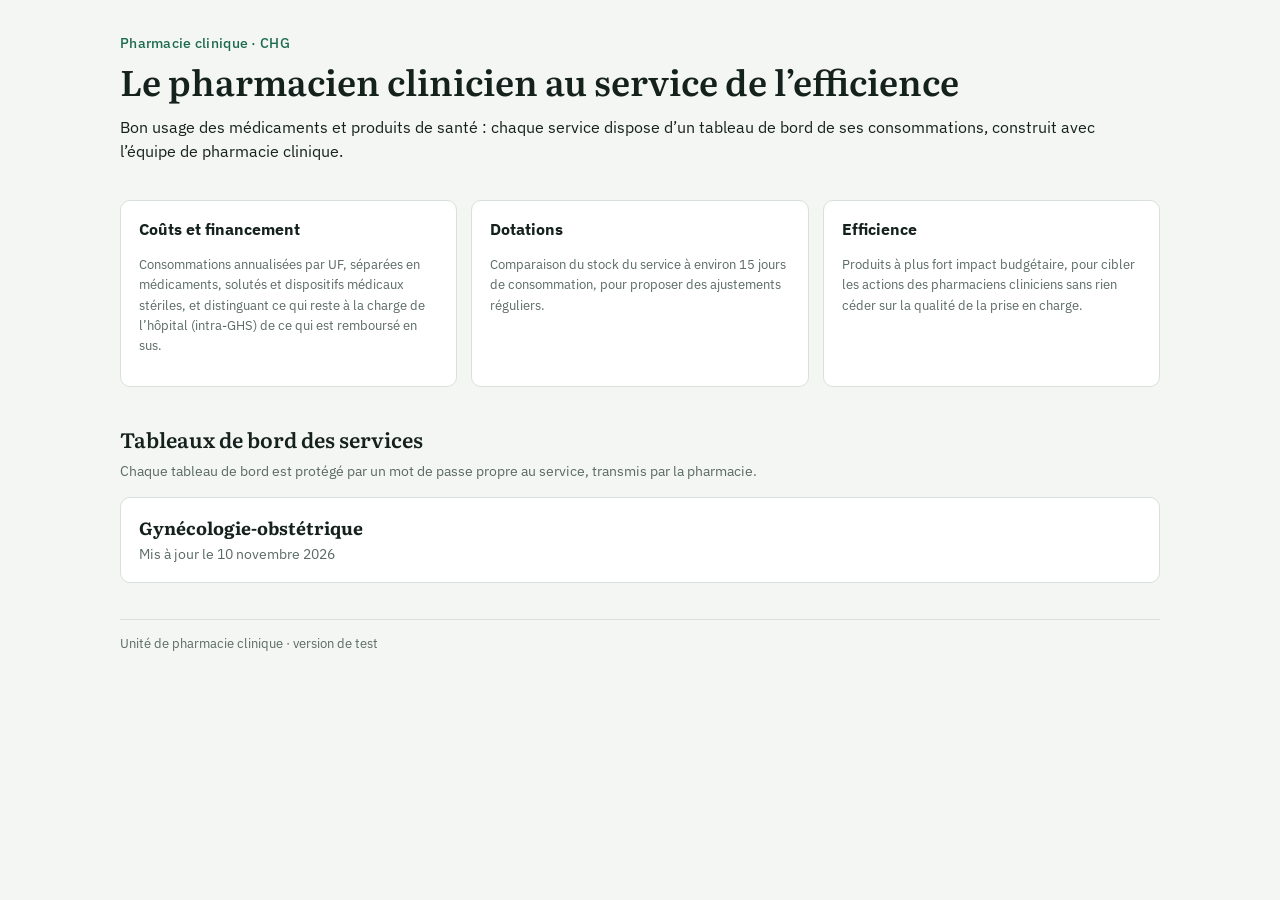
==== efficience/index.html @ 71ef14d5 "Efficience (test) : couverture de la dotation en jours, alertes > 1 mois et < 10 jours Co-Authored-B" ====
<!DOCTYPE html>
<html lang="fr">
<head>
<meta charset="utf-8">
<meta name="viewport" content="width=device-width, initial-scale=1">
<meta name="robots" content="noindex, nofollow">
<title>Le pharmacien clinicien au service de l’efficience</title>
<link rel="preconnect" href="https://fonts.googleapis.com"><link rel="preconnect" href="https://fonts.gstatic.com" crossorigin>
<link rel="stylesheet" href="https://fonts.googleapis.com/css2?family=IBM+Plex+Sans:wght@400;500;600&family=Literata:opsz,wght@7..72,500;7..72,600&display=swap">
<link rel="stylesheet" href="assets/style.css?v=202611100832">
</head>
<body>
<main class="eff-wrap">
  <header>
    <p class="eff-kicker">Pharmacie clinique · CHG</p>
    <h1>Le pharmacien clinicien au service de l’efficience</h1>
    <p class="eff-lead">Bon usage des médicaments et produits de santé : chaque service dispose d’un tableau de bord de ses consommations, construit avec l’équipe de pharmacie clinique.</p>
  </header>

  <section class="eff-grid2" aria-label="Les trois volets">
    <div class="eff-card"><b>Coûts et financement</b><p class="eff-small">Consommations annualisées par UF, séparées en médicaments, solutés et dispositifs médicaux stériles, et distinguant ce qui reste à la charge de l’hôpital (intra-GHS) de ce qui est remboursé en sus.</p></div>
    <div class="eff-card"><b>Dotations</b><p class="eff-small">Comparaison du stock du service à environ 15 jours de consommation, pour proposer des ajustements réguliers.</p></div>
    <div class="eff-card"><b>Efficience</b><p class="eff-small">Produits à plus fort impact budgétaire, pour cibler les actions des pharmaciens cliniciens sans rien céder sur la qualité de la prise en charge.</p></div>
  </section>

  <section>
    <h2>Tableaux de bord des services</h2>
    <p class="eff-note">Chaque tableau de bord est protégé par un mot de passe propre au service, transmis par la pharmacie.</p>
    <div class="eff-grid2" id="services"><p class="eff-small">Chargement…</p></div>
  </section>

  <footer class="eff-foot">Unité de pharmacie clinique · version de test</footer>
</main>
<script src="assets/core.js?v=202611100832"></script>
<script>
(async function () {
  const host = document.getElementById('services');
  try {
    const m = await (await fetch('data/manifest.json?t=' + Date.now(), {cache: 'no-store'})).json();
    const list = (m.services || []).slice().sort((a, b) => a.nom.localeCompare(b.nom, 'fr'));
    host.replaceChildren(...(list.length ? list.map((s) => EFF.el('a', {class: 'eff-svc', href: 'service.html?s=' + encodeURIComponent(s.id)},
      EFF.el('b', {text: s.nom}), EFF.el('span', {text: 'Mis à jour le ' + new Date(s.maj).toLocaleDateString('fr-FR', {day: 'numeric', month: 'long', year: 'numeric'})}))) :
      [EFF.el('p', {class: 'eff-small', text: 'Aucun tableau de bord publié pour le moment.'})]));
  } catch (e) {
    host.replaceChildren(EFF.el('p', {class: 'eff-small', text: 'Aucun tableau de bord publié pour le moment.'}));
  }
})();
</script>
</body>
</html>
---- efficience/assets/style.css ----
[hidden] { display: none !important; }
:root {
  --bg: #f4f6f4; --surface: #fff; --ink: #15211d; --muted: #5a6a64; --line: #d9e0dc;
  --accent: #1d6b4e; --accent-soft: #e2efe8; --warn: #9a5b1e; --bad: #a33a2b;
  --c1: #1d6b4e; --c2: #6aa58c; --c3: #3a5683; --c4: #c9a25b;
  --display: "Literata", Georgia, serif; --body: "IBM Plex Sans", system-ui, -apple-system, "Segoe UI", sans-serif;
}
@media (prefers-color-scheme: dark) {
  :root { --bg: #0f1614; --surface: #16201d; --ink: #e4ebe7; --muted: #9aaba4; --line: #2a3632; --accent: #6cc59c; --accent-soft: #1d2e27;
    --c1: #4fae84; --c2: #9fd1b9; --c3: #7f9fd6; --c4: #d9b56e; --warn: #e0a868; --bad: #e88a7c; }
}
* { box-sizing: border-box; }
body { margin: 0; background: var(--bg); color: var(--ink); font: 16px/1.55 var(--body); }
.eff-wrap { max-width: 1080px; margin: 0 auto; padding: 32px 20px 64px; display: flex; flex-direction: column; gap: 36px; }
h1, h2 { font-family: var(--display); font-weight: 600; margin: 0; }
h1 { font-size: clamp(1.6rem, 3vw, 2.2rem); line-height: 1.2; }
h2 { font-size: 1.3rem; margin-bottom: 4px; }
a { color: var(--accent); }
.eff-kicker { margin: 0 0 6px; color: var(--accent); font-weight: 500; font-size: .9rem; letter-spacing: .02em; }
.eff-sub, .eff-note { color: var(--muted); font-size: .88rem; margin: 6px 0 14px; }
.eff-lead { max-width: 62em; margin: 12px 0 0; }
.eff-tiles { display: grid; grid-template-columns: repeat(auto-fit, minmax(190px, 1fr)); gap: 14px; }
.eff-card { background: var(--surface); border: 1px solid var(--line); border-radius: 10px; padding: 16px 18px; }
.eff-tl { color: var(--muted); font-size: .85rem; }
.eff-tv { font-family: var(--display); font-size: 1.7rem; font-variant-numeric: tabular-nums; margin-top: 4px; }
.eff-tw { overflow-x: auto; background: var(--surface); border: 1px solid var(--line); border-radius: 10px; }
.eff-table { border-collapse: collapse; width: 100%; font-size: .92rem; font-variant-numeric: tabular-nums; }
.eff-table th { text-align: left; font-weight: 500; color: var(--muted); font-size: .8rem; padding: 10px 12px; border-bottom: 1px solid var(--line); white-space: nowrap; }
.eff-table td { padding: 8px 12px; border-bottom: 1px solid var(--line); }
.eff-table tfoot td { font-weight: 600; border-bottom: 0; }
.eff-table tr.muted td { color: var(--muted); }
.eff-table .n { text-align: right; white-space: nowrap; }
.eff-chart { position: relative; background: var(--surface); border: 1px solid var(--line); border-radius: 10px; padding: 14px 16px; min-height: 120px; }
.eff-chart text { fill: var(--muted); font-size: 13px; font-family: var(--body); }
.eff-chart text.val { fill: var(--ink); }
.eff-tip { position: absolute; pointer-events: none; background: var(--surface); border: 1px solid var(--line); box-shadow: 0 4px 14px rgba(0,0,0,.12); border-radius: 6px; padding: 6px 10px; font-size: .82rem; white-space: nowrap; z-index: 2; }
.eff-leg { display: flex; flex-wrap: wrap; gap: 16px; font-size: .82rem; color: var(--muted); margin-top: 10px; }
.eff-leg i { display: inline-block; width: 11px; height: 11px; border-radius: 2px; margin-right: 6px; vertical-align: -1px; }
.eff-ctl { display: flex; flex-wrap: wrap; gap: 10px; margin-bottom: 12px; }
.eff-select, .eff-input { font: inherit; font-size: .92rem; color: var(--ink); background: var(--surface); border: 1px solid var(--line); border-radius: 8px; padding: 8px 10px; max-width: 100%; }
.eff-input { width: 100%; }
textarea.eff-input { font-family: ui-monospace, Menlo, monospace; font-size: .85rem; min-height: 90px; }
.eff-warn { border-left: 3px solid var(--warn); background: var(--surface); padding: 10px 14px; font-size: .9rem; margin: 12px 0 0; }
.eff-err { color: var(--bad); font-size: .9rem; }
.eff-ok { color: var(--accent); font-size: .9rem; }
.eff-btn { font: inherit; font-size: .92rem; border: 1px solid var(--accent); background: var(--accent); color: #fff; border-radius: 8px; padding: 8px 14px; cursor: pointer; }
.eff-btn.ghost { background: transparent; color: var(--accent); }
.eff-btn:disabled { opacity: .5; cursor: default; }
.eff-method { font-size: .9rem; color: var(--muted); }
.eff-method li { margin: 4px 0; }
.eff-lock { max-width: 420px; margin: 12vh auto; background: var(--surface); border: 1px solid var(--line); border-radius: 12px; padding: 28px; display: flex; flex-direction: column; gap: 12px; }
.eff-lock h1 { font-size: 1.4rem; }
.eff-grid2 { display: grid; grid-template-columns: repeat(auto-fit, minmax(260px, 1fr)); gap: 14px; }
.eff-svc { display: block; text-decoration: none; color: inherit; background: var(--surface); border: 1px solid var(--line); border-radius: 10px; padding: 16px 18px; }
.eff-svc:hover { border-color: var(--accent); }
.eff-svc b { display: block; font-family: var(--display); font-size: 1.1rem; }
.eff-svc span { color: var(--muted); font-size: .85rem; }
.eff-pill { display: inline-block; font-size: .75rem; padding: 1px 8px; border-radius: 99px; background: var(--accent-soft); color: var(--accent); }
.eff-foot { color: var(--muted); font-size: .82rem; border-top: 1px solid var(--line); padding-top: 14px; }
.eff-steps { display: flex; flex-direction: column; gap: 22px; }
.eff-step { background: var(--surface); border: 1px solid var(--line); border-radius: 12px; padding: 18px 20px; }
.eff-step h2 { font-size: 1.15rem; }
.eff-row { display: flex; flex-wrap: wrap; gap: 10px; align-items: center; margin-top: 10px; }
.eff-field { display: flex; flex-direction: column; gap: 4px; font-size: .85rem; color: var(--muted); }
.eff-small { font-size: .82rem; color: var(--muted); }
@media print { .eff-ctl, .eff-foot, .eff-noprint { display: none !important; } body { background: #fff; } .eff-wrap { padding: 0; } }
.eff-syn-h { display: flex; justify-content: space-between; align-items: center; gap: 8px; }
.eff-syn-h b { font-family: var(--display); font-size: 1.15rem; }
.eff-syn-bar { display: flex; height: 10px; border-radius: 5px; overflow: hidden; background: var(--line); margin: 10px 0 12px; }
.eff-syn-bar i { display: block; height: 100%; }
.eff-syn-list { list-style: none; margin: 0; padding: 0; font-size: .88rem; }
.eff-syn-list li { display: flex; justify-content: space-between; gap: 10px; padding: 5px 0; border-top: 1px solid var(--line); }
.eff-syn-list li.muted { color: var(--muted); }
.eff-syn-list .n { white-space: nowrap; font-variant-numeric: tabular-nums; }
.eff-syn-grid { display: grid; grid-template-columns: repeat(auto-fit, minmax(min(100%, 420px), 1fr)); gap: 14px; align-items: start; }
.eff-nav { display: flex; flex-wrap: wrap; gap: 8px; margin-top: 16px; }
.eff-nav a { text-decoration: none; color: var(--ink); background: var(--surface); border: 1px solid var(--line); border-radius: 99px; padding: 6px 14px; font-size: .88rem; font-variant-numeric: tabular-nums; }
.eff-nav a:hover { border-color: var(--accent); }
.eff-nav a b { color: var(--accent); }
.eff-reg { display: flex; flex-direction: column; gap: 6px; border-top: 3px solid var(--accent); padding-top: 18px; scroll-margin-top: 12px; }
.eff-reg-h { font-size: 1.5rem; }
.eff-reg h3, #synthese-regroupements h3 { font-family: var(--display); font-weight: 600; font-size: 1.08rem; margin: 18px 0 8px; }
.eff-off { color: var(--muted); }
.eff-check { display: inline-flex; align-items: center; gap: 8px; font-size: .9rem; }
.eff-check input { width: 16px; height: 16px; accent-color: var(--accent); }
.eff-card-main { border-color: var(--accent); }
.eff-pending { border-style: dashed; }
.eff-pending p { margin: 0 0 6px; }
.eff-notepad { position: relative; margin-top: 14px; background-color: #fff8d9; color: #3b3320; border: 1px solid #ecd98f; border-radius: 4px 4px 12px 4px; padding: 16px 20px 16px 46px;
  background-image: linear-gradient(to right, transparent 32px, rgba(214,88,88,.45) 32px, rgba(214,88,88,.45) 34px, transparent 34px), repeating-linear-gradient(to bottom, transparent 0, transparent 25px, rgba(120,140,190,.22) 25px, rgba(120,140,190,.22) 26px);
  box-shadow: 0 2px 6px rgba(0,0,0,.06); line-height: 26px; }
.eff-notepad-h { margin: 0; font-family: var(--display); font-weight: 600; font-size: 1.05rem; }
.eff-notepad-sub { margin: 0 0 4px; font-size: .82rem; color: #6d6248; }
.eff-notepad ul { margin: 0; padding-left: 18px; }
.eff-notepad li { margin: 0 0 6px; font-size: .92rem; }
.eff-notepad a { color: #6a4f0a; }
.eff-notepad-gain { display: block; font-size: .84rem; color: #1d6b4e; font-weight: 500; }
.eff-notepad-src { display: block; font-size: .78rem; color: #6d6248; }
@media (prefers-color-scheme: dark) { .eff-notepad { background-color: #2d2a1c; color: #ece3c4; border-color: #4a4325; } .eff-notepad-sub, .eff-notepad-src { color: #b9ad8a; } .eff-notepad a { color: #e6c86e; } .eff-notepad-gain { color: #6cc59c; } }
@media print { .eff-notepad { box-shadow: none; } }
.eff-tiles-dot { grid-template-columns: repeat(auto-fit, minmax(140px, 1fr)); }
.eff-st-warn { border-left: 4px solid #c98a1c; } .eff-st-info { border-left: 4px solid #3a5683; } .eff-st-bad { border-left: 4px solid #a33a2b; } .eff-st-ok { border-left: 4px solid #1d6b4e; } .eff-st-none { border-left: 4px solid var(--line); }
td.eff-st { font-weight: 500; white-space: nowrap; border-left: 0; }
td.eff-st-warn { color: #9a5b1e; } td.eff-st-info { color: #3a5683; } td.eff-st-bad { color: var(--bad); } td.eff-st-ok { color: var(--accent); } td.eff-st-none { color: var(--muted); }
@media (prefers-color-scheme: dark) { td.eff-st-warn { color: #e0a868; } td.eff-st-info { color: #9fb6e2; } }
.eff-couv { display: flex; flex-wrap: wrap; gap: 10px; margin: 10px 0 12px; }
.eff-couv-item { flex: 1 1 260px; padding: 10px 14px; border-radius: 8px; font-size: .9rem; }
.eff-couv-item b { font-family: var(--display); font-size: 1.25rem; margin-right: 4px; }
.eff-couv-sur, .eff-table tr.eff-row-sur td { background: #eaf0fa; } .eff-couv-sur { color: #2c4470; }
.eff-couv-sous, .eff-table tr.eff-row-sous td { background: #fcebe7; } .eff-couv-sous { color: #8a2f22; }
.eff-table tr.eff-row-sur td:nth-child(6) { color: #2c4470; font-weight: 600; } .eff-table tr.eff-row-sous td:nth-child(6) { color: #8a2f22; font-weight: 600; }
@media (prefers-color-scheme: dark) { .eff-couv-sur, .eff-table tr.eff-row-sur td { background: #1e2a40; } .eff-couv-sur, .eff-table tr.eff-row-sur td:nth-child(6) { color: #9fb6e2; }
  .eff-couv-sous, .eff-table tr.eff-row-sous td { background: #3a221e; } .eff-couv-sous, .eff-table tr.eff-row-sous td:nth-child(6) { color: #f0a597; } }
.eff-couv-item { cursor: pointer; } .eff-couv-item:hover { outline: 1px solid currentColor; }
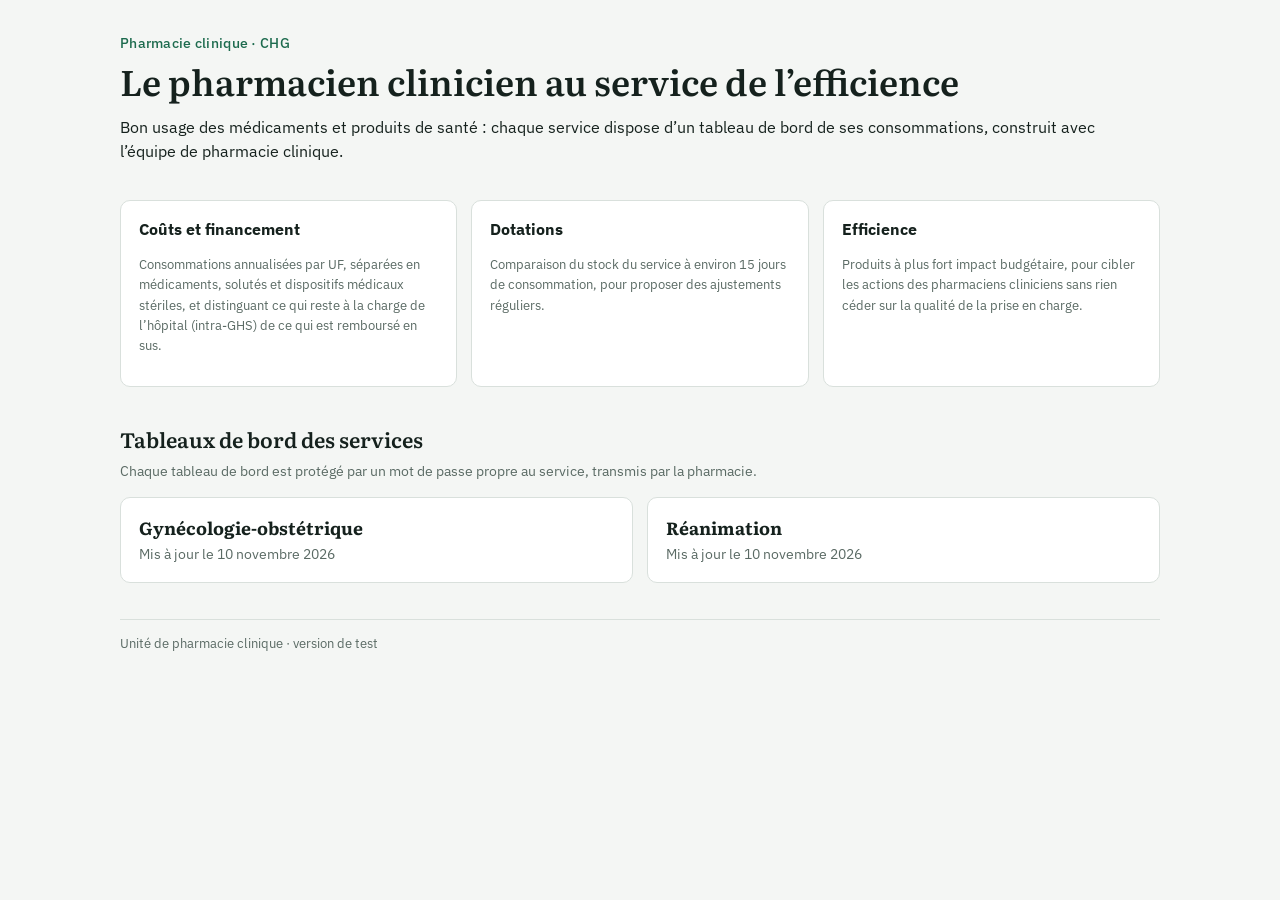
==== commit 5d768a39: "Efficience (test) : page Réanimation (consommations, dotation, pistes) Co-Authored-By: Claude Opus 5" ====
--- a/efficience/index.html
+++ b/efficience/index.html
@@ -7,7 +7,7 @@
 <title>Le pharmacien clinicien au service de l’efficience</title>
 <link rel="preconnect" href="https://fonts.googleapis.com"><link rel="preconnect" href="https://fonts.gstatic.com" crossorigin>
 <link rel="stylesheet" href="https://fonts.googleapis.com/css2?family=IBM+Plex+Sans:wght@400;500;600&family=Literata:opsz,wght@7..72,500;7..72,600&display=swap">
-<link rel="stylesheet" href="assets/style.css?v=202611100832">
+<link rel="stylesheet" href="assets/style.css?v=202611102246">
 </head>
 <body>
 <main class="eff-wrap">
@@ -31,7 +31,7 @@
 
   <footer class="eff-foot">Unité de pharmacie clinique · version de test</footer>
 </main>
-<script src="assets/core.js?v=202611100832"></script>
+<script src="assets/core.js?v=202611102246"></script>
 <script>
 (async function () {
   const host = document.getElementById('services');
--- a/efficience/assets/style.css
+++ b/efficience/assets/style.css
@@ -112,3 +112,13 @@
 @media (prefers-color-scheme: dark) { .eff-couv-sur, .eff-table tr.eff-row-sur td { background: #1e2a40; } .eff-couv-sur, .eff-table tr.eff-row-sur td:nth-child(6) { color: #9fb6e2; }
   .eff-couv-sous, .eff-table tr.eff-row-sous td { background: #3a221e; } .eff-couv-sous, .eff-table tr.eff-row-sous td:nth-child(6) { color: #f0a597; } }
 .eff-couv-item { cursor: pointer; } .eff-couv-item:hover { outline: 1px solid currentColor; }
+.eff-tabs { display: flex; flex-wrap: wrap; gap: 8px; margin-top: 18px; position: sticky; top: 0; z-index: 3; background: var(--bg); padding: 8px 0; }
+.eff-tab { font: inherit; text-align: left; cursor: pointer; background: var(--surface); color: var(--ink); border: 1px solid var(--line); border-radius: 10px; padding: 8px 14px; display: flex; flex-direction: column; gap: 2px; min-width: 150px; }
+.eff-tab b { font-family: var(--display); font-size: 1rem; }
+.eff-tab span { font-size: .8rem; color: var(--muted); font-variant-numeric: tabular-nums; }
+.eff-tab:hover { border-color: var(--accent); }
+.eff-tab.on { background: var(--accent); border-color: var(--accent); color: #fff; }
+.eff-tab.on span { color: rgba(255,255,255,.85); }
+.eff-views { display: flex; flex-direction: column; gap: 28px; }
+.eff-click { cursor: pointer; } .eff-click:hover { border-color: var(--accent); }
+@media print { .eff-tabs { position: static; } }
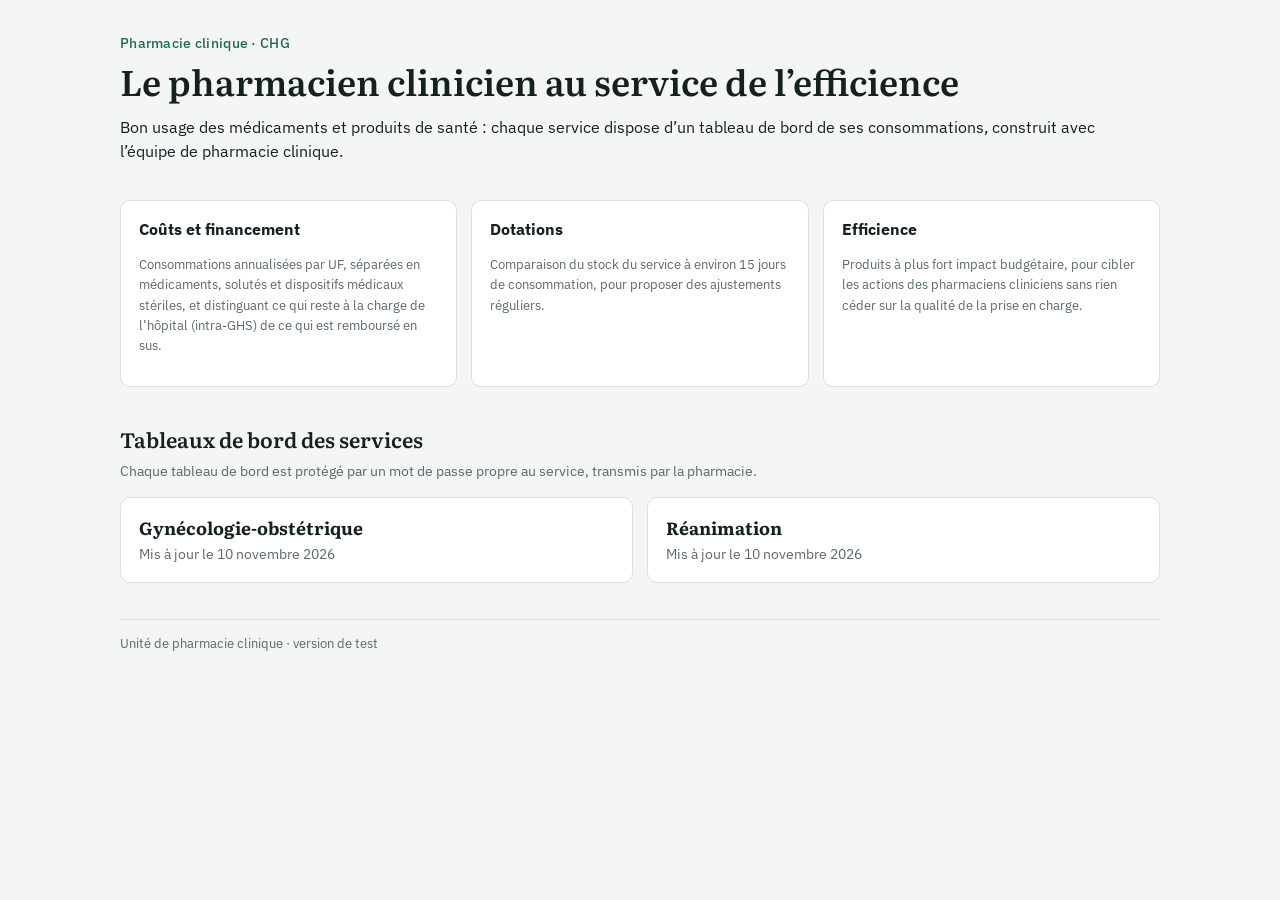
==== commit e4dd7541: "Efficience (test) : tableau de dotation compacté Co-Authored-By: Claude Opus 5.5 <noreply@anthropic." ====
--- a/efficience/index.html
+++ b/efficience/index.html
@@ -7,7 +7,7 @@
 <title>Le pharmacien clinicien au service de l’efficience</title>
 <link rel="preconnect" href="https://fonts.googleapis.com"><link rel="preconnect" href="https://fonts.gstatic.com" crossorigin>
 <link rel="stylesheet" href="https://fonts.googleapis.com/css2?family=IBM+Plex+Sans:wght@400;500;600&family=Literata:opsz,wght@7..72,500;7..72,600&display=swap">
-<link rel="stylesheet" href="assets/style.css?v=202611102246">
+<link rel="stylesheet" href="assets/style.css?v=202611102314">
 </head>
 <body>
 <main class="eff-wrap">
@@ -31,7 +31,7 @@
 
   <footer class="eff-foot">Unité de pharmacie clinique · version de test</footer>
 </main>
-<script src="assets/core.js?v=202611102246"></script>
+<script src="assets/core.js?v=202611102314"></script>
 <script>
 (async function () {
   const host = document.getElementById('services');
--- a/efficience/assets/style.css
+++ b/efficience/assets/style.css
@@ -2,12 +2,12 @@
 :root {
   --bg: #f4f6f4; --surface: #fff; --ink: #15211d; --muted: #5a6a64; --line: #d9e0dc;
   --accent: #1d6b4e; --accent-soft: #e2efe8; --warn: #9a5b1e; --bad: #a33a2b;
-  --c1: #1d6b4e; --c2: #6aa58c; --c3: #3a5683; --c4: #c9a25b;
+  --c1: #1d6b4e; --c2: #6aa58c; --c3: #3a5683; --c4: #c9a25b; --c5: #8a4f7d;
   --display: "Literata", Georgia, serif; --body: "IBM Plex Sans", system-ui, -apple-system, "Segoe UI", sans-serif;
 }
 @media (prefers-color-scheme: dark) {
   :root { --bg: #0f1614; --surface: #16201d; --ink: #e4ebe7; --muted: #9aaba4; --line: #2a3632; --accent: #6cc59c; --accent-soft: #1d2e27;
-    --c1: #4fae84; --c2: #9fd1b9; --c3: #7f9fd6; --c4: #d9b56e; --warn: #e0a868; --bad: #e88a7c; }
+    --c1: #4fae84; --c2: #9fd1b9; --c3: #7f9fd6; --c4: #d9b56e; --c5: #c98fbb; --warn: #e0a868; --bad: #e88a7c; }
 }
 * { box-sizing: border-box; }
 body { margin: 0; background: var(--bg); color: var(--ink); font: 16px/1.55 var(--body); }
@@ -122,3 +122,12 @@
 .eff-views { display: flex; flex-direction: column; gap: 28px; }
 .eff-click { cursor: pointer; } .eff-click:hover { border-color: var(--accent); }
 @media print { .eff-tabs { position: static; } }
+.eff-dec { width: 78px; font: inherit; font-size: .9rem; text-align: right; padding: 5px 7px; border: 1px solid var(--line); border-radius: 6px; background: var(--surface); color: var(--ink); font-variant-numeric: tabular-nums; }
+.eff-dec:focus { outline: 2px solid var(--accent); border-color: var(--accent); }
+.eff-pre { font-style: italic; color: var(--accent); }
+.eff-dot-table .eff-table { font-size: .84rem; }
+.eff-dot-table .eff-table th { white-space: normal; line-height: 1.25; padding: 8px 8px; vertical-align: bottom; }
+.eff-dot-table .eff-table td { padding: 7px 8px; }
+.eff-dot-table .eff-table td[data-k=libelle] { min-width: 170px; }
+.eff-dot-table .eff-table td[data-k=rangement] { max-width: 120px; font-size: .78rem; color: var(--muted); }
+.eff-dot-table .eff-dec { width: 64px; }
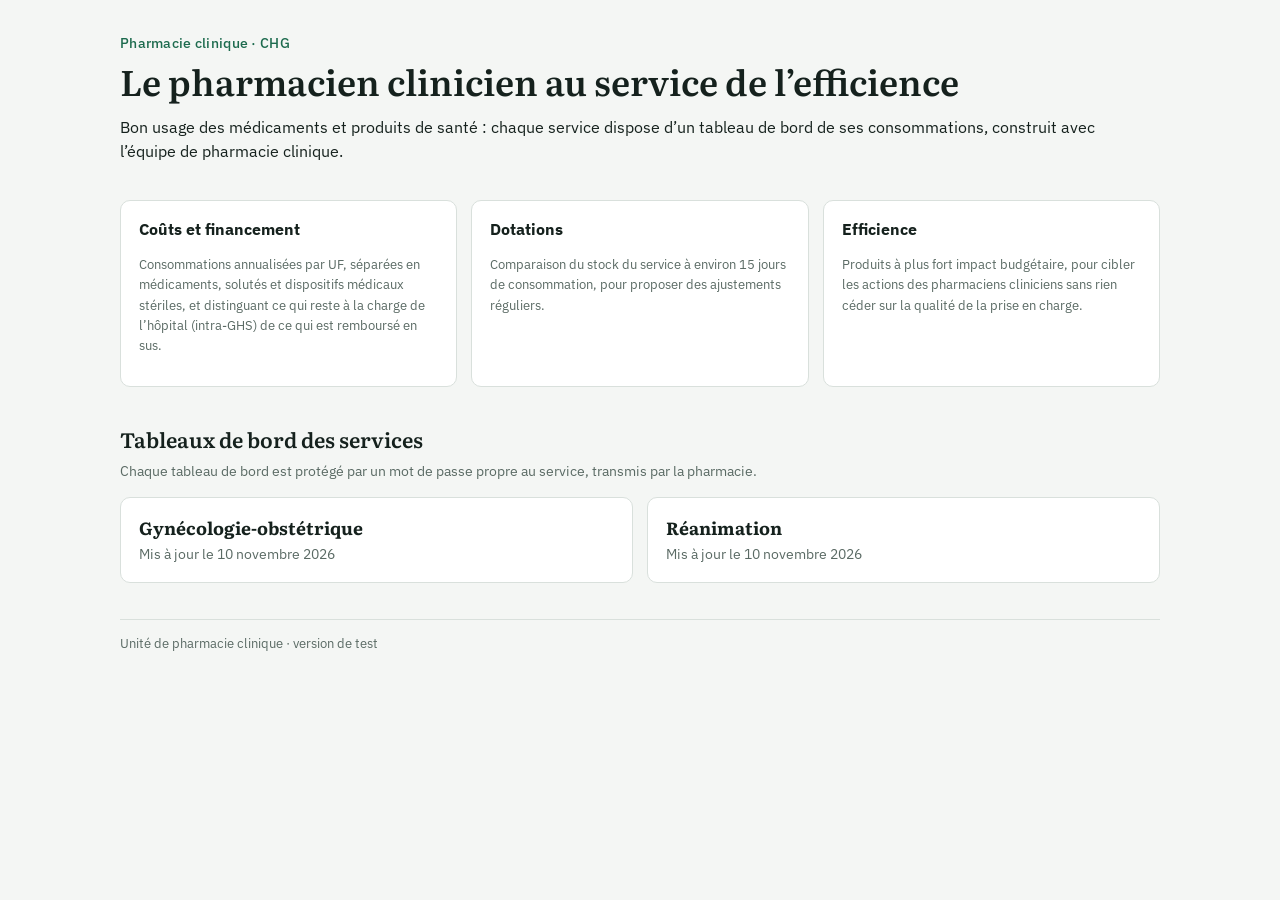
==== commit 4368f073: "Efficience (test) : couleur de couverture sur la bonne colonne Co-Authored-By: Claude Opus 5.5 <nore" ====
--- a/efficience/index.html
+++ b/efficience/index.html
@@ -7,7 +7,7 @@
 <title>Le pharmacien clinicien au service de l’efficience</title>
 <link rel="preconnect" href="https://fonts.googleapis.com"><link rel="preconnect" href="https://fonts.gstatic.com" crossorigin>
 <link rel="stylesheet" href="https://fonts.googleapis.com/css2?family=IBM+Plex+Sans:wght@400;500;600&family=Literata:opsz,wght@7..72,500;7..72,600&display=swap">
-<link rel="stylesheet" href="assets/style.css?v=202611102314">
+<link rel="stylesheet" href="assets/style.css?v=202611102315">
 </head>
 <body>
 <main class="eff-wrap">
@@ -31,7 +31,7 @@
 
   <footer class="eff-foot">Unité de pharmacie clinique · version de test</footer>
 </main>
-<script src="assets/core.js?v=202611102314"></script>
+<script src="assets/core.js?v=202611102315"></script>
 <script>
 (async function () {
   const host = document.getElementById('services');
--- a/efficience/assets/style.css
+++ b/efficience/assets/style.css
@@ -108,9 +108,9 @@
 .eff-couv-item b { font-family: var(--display); font-size: 1.25rem; margin-right: 4px; }
 .eff-couv-sur, .eff-table tr.eff-row-sur td { background: #eaf0fa; } .eff-couv-sur { color: #2c4470; }
 .eff-couv-sous, .eff-table tr.eff-row-sous td { background: #fcebe7; } .eff-couv-sous { color: #8a2f22; }
-.eff-table tr.eff-row-sur td:nth-child(6) { color: #2c4470; font-weight: 600; } .eff-table tr.eff-row-sous td:nth-child(6) { color: #8a2f22; font-weight: 600; }
-@media (prefers-color-scheme: dark) { .eff-couv-sur, .eff-table tr.eff-row-sur td { background: #1e2a40; } .eff-couv-sur, .eff-table tr.eff-row-sur td:nth-child(6) { color: #9fb6e2; }
-  .eff-couv-sous, .eff-table tr.eff-row-sous td { background: #3a221e; } .eff-couv-sous, .eff-table tr.eff-row-sous td:nth-child(6) { color: #f0a597; } }
+.eff-table tr.eff-row-sur td[data-k=couv] { color: #2c4470; font-weight: 600; } .eff-table tr.eff-row-sous td[data-k=couv] { color: #8a2f22; font-weight: 600; }
+@media (prefers-color-scheme: dark) { .eff-couv-sur, .eff-table tr.eff-row-sur td { background: #1e2a40; } .eff-couv-sur, .eff-table tr.eff-row-sur td[data-k=couv] { color: #9fb6e2; }
+  .eff-couv-sous, .eff-table tr.eff-row-sous td { background: #3a221e; } .eff-couv-sous, .eff-table tr.eff-row-sous td[data-k=couv] { color: #f0a597; } }
 .eff-couv-item { cursor: pointer; } .eff-couv-item:hover { outline: 1px solid currentColor; }
 .eff-tabs { display: flex; flex-wrap: wrap; gap: 8px; margin-top: 18px; position: sticky; top: 0; z-index: 3; background: var(--bg); padding: 8px 0; }
 .eff-tab { font: inherit; text-align: left; cursor: pointer; background: var(--surface); color: var(--ink); border: 1px solid var(--line); border-radius: 10px; padding: 8px 14px; display: flex; flex-direction: column; gap: 2px; min-width: 150px; }
